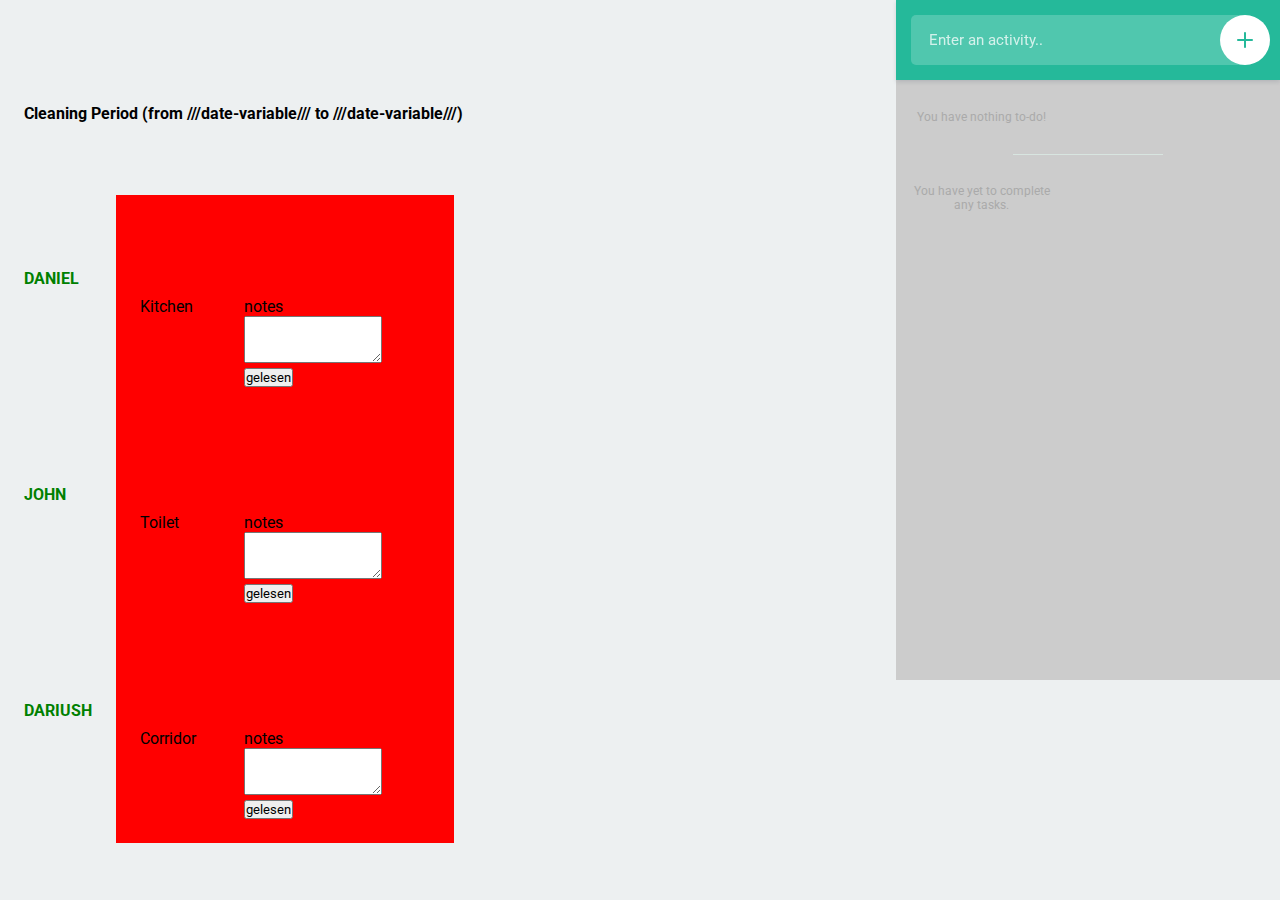
==== project-hackathon/todo.html @ b45adacd "css with table" ====
<!DOCTYPE html>
<html lang="en">
<head>
<meta charset="UTF-8">
<meta http-equiv="X-UA-Compatible" content="ie=edge">
<meta name="viewport" content="width=device-width, initial-scale=1.0 user-scalable=no">
<!-- Roboto font embed -->
<link href="https://fonts.googleapis.com/css?family=Roboto:400,500,700" rel="stylesheet">
<!-- Stylesheets -->
    <link rel="stylesheet" href="https://use.fontawesome.com/releases/v5.2.0/css/all.css" integrity="sha384-hWVjflwFxL6sNzntih27bfxkr27PmbbK/iSvJ+a4+0owXq79v+lsFkW54bOGbiDQ"
        crossorigin="anonymous">
    <link rel="stylesheet" href="https://stackpath.bootstrapcdn.com/bootstrap/4.1.2/css/bootstrap.min.css" integrity="sha384-Smlep5jCw/wG7hdkwQ/Z5nLIefveQRIY9nfy6xoR1uRYBtpZgI6339F5dgvm/e9B"
        crossorigin="anonymous">
		<link rel="stylesheet" type="text/css" href="reset.min.css">
		<link rel="stylesheet" type="text/css" href="todo.css">
	<title> Todo app </title>
</head>

	<body>
	
  <div class="schedule">
    <div class="container-fluid">
            <table class="cleaning-period table table-striped table-dark mt-3">
                    <tr>
                            <th scope="col">
                         Cleaning Period (from ///date-variable/// to ///date-variable///)
                            </th>
                        </tr>
                </table>
        <table class="clean-schedule table table-striped table-dark mt-3">
            <thead>
                <tr>
                    <th scope="col">
                        <i class="fas fa-users fa-2x"></i>
                    </th>
                    <th scope="col">
                        <i class="fas fa-home fa-2x"></i>
                    </th>
                    <th scope="col">
                        <i class="fas fa-comments fa-2x"></i>
                
                    </th>
                    <th scope="col">
                        <i class="fas fa-stopwatch fa-2x"></i>
                    </th>
                </tr>
            </thead>
            <tbody>
                <tr>
                    <th scope="row" class="person">DANIEL <div class="news">
                      <span class="badge"></span>
                    </div> </th>
                    <td>Kitchen</td>
                    <td>notes <div class="text"> <textarea name="name" rows="3" cols="15"></textarea>
                    </div><button>gelesen</button> </td>
                    <td>
                        <div class="time-left-chart">
                        </div>
                    </td>
                </tr>
                <tr>
                    <th scope="row" class="person">JOHN <div class="news">
                      <span class="badge"></span>
                    </div></th>
                    <td>Toilet</td>
                    <td>notes <div class="text"> <textarea name="name" rows="3" cols="15"></textarea>
                    </div>
                  <button>gelesen</button></td>
                    <td>
                        <div class="time-left-chart">
                        </div>
                    </td>
                </tr>
                <tr>
                    <th scope="row" class="person">DARIUSH <div class="news">
                      <span class="badge"></span>
                    </div></th>
                    <td>Corridor</td>
                    <td>notes <div class="text"> <textarea name="name" rows="3" cols="15"></textarea>
                    </div><button>gelesen</button></td>
                    <td>
                        <div class="time-left-chart"></div>
                    </td>
                </tr>
            </tbody>
        </table>
    </div>
  </div>	
<div class="todo-content">
		<header>
			<input type="text" placeholder="Enter an activity.." id="item">
			<button id="add">
				<svg version="1.1" xmlns="http://www.w3.org/2000/svg" xmlns:xlink="http://www.w3.org/1999/xlink" x="0px" y="0px"viewBox="0 0 16 16" style="enable-background:new 0 0 16 16;" xml:space="preserve"><g><path class="fill" d="M16,8c0,0.5-0.5,1-1,1H9v6c0,0.5-0.5,1-1,1s-1-0.5-1-1V9H1C0.5,9,0,8.5,0,8s0.5-1,1-1h6V1c0-0.5,0.5-1,1-1s1,0.5,1,1v6h6C15.5,7,16,7.5,16,8z"/></g></svg>
			</button>
		</header>

		<div class="container">
			<!-- Uncompleted tasks -->
			<ul class="todo" id="todo"></ul>

			<!-- Completed tasks -->
			<ul class="todo" id="completed"></ul>
		</div>
</div>
    
    <script src="https://code.jquery.com/jquery-3.3.1.slim.min.js" integrity="sha384-q8i/X+965DzO0rT7abK41JStQIAqVgRVzpbzo5smXKp4YfRvH+8abtTE1Pi6jizo"
        crossorigin="anonymous"></script>
    <script src="https://cdnjs.cloudflare.com/ajax/libs/popper.js/1.14.3/umd/popper.min.js" integrity="sha384-ZMP7rVo3mIykV+2+9J3UJ46jBk0WLaUAdn689aCwoqbBJiSnjAK/l8WvCWPIPm49"
        crossorigin="anonymous"></script>
    <script src="https://stackpath.bootstrapcdn.com/bootstrap/4.1.2/js/bootstrap.min.js" integrity="sha384-o+RDsa0aLu++PJvFqy8fFScvbHFLtbvScb8AjopnFD+iEQ7wo/CG0xlczd+2O/em"
        crossorigin="anonymous"></script>
		<!-- JavaScripts -->
		<script src="todo.js"></script>
	</body>
</html>
---- project-hackathon/todo.css ----
@charset "UTF-8";

body {
  background: #edf0f1;
  padding: 80px 0 0 0;
}

body, input, button {
  font-family: 'Roboto', sans-serif;
}
.time-left-chart {
            width: 100%;
            height: 20px;
            background-color: blueviolet;
        }
        td {
            height: 100px;
            text-align: left;
            padding: 1.5rem !important;
        }
        th {
            text-align: left;
            vertical-align: middle;
            padding: 1.5rem !important;
        }
        th:last-child{
            text-align: center;
        }

.noFill {
  fill: none;
}
.schedule{
    width: 70%;
    float: left;
}
td{
    background-color: red;
    color: black;
}
.person{
   color: green;
float: left;
    margin-top: 50px;
}

.todo-content{
    position: fixed;
    width: 30%;
    float: right;
    background-color: #ccc;
    height: 600px;
    right: 0px;
}

header {
    width: 30%;
    float: right;
  height: 80px;
  position: fixed;
  padding: 15px;
  top: 0;
  right: 0;
  z-index: 5;

  background: #25b99a;
  box-shadow: 0px 2px 4px rgba(44, 62, 80, 0.15);
}

header input {
    width: 100%;
  height: 50px;
  color: #fff;
  font-size: 15px;
  font-weight: 400;
  text-indent: 18px;
  padding: 0 60px 0 0;
  background: rgba(255, 255, 255, 0.2);
  border-radius: 5px 25px 25px 5px;
  border: 0px;
  box-shadow: none;
  outline: none;

  -webkit-appearance: none;
  -moz-appearance: none;
}

header input::-webkit-input-placeholder {
  color: rgba(255, 255, 255, 0.75);
}

header input:-moz-input-placeholder {
  color: rgba(255, 255, 255, 0.75);
}

header input::-moz-input-placeholder {
  color: rgba(255, 255, 255, 0.75);
}

header input:-ms-input-placeholder {
  color: rgba(255, 255, 255, 0.75);
}

header button {
  width: 50px;
  height: 50px;

  position:absolute;
  top:15px;
  right:10px;
  z-index:2;

  border-radius: 25px;
  background: #fff;
  border: 0px;
  box-shadow: none;
  outline: none;
  cursor: pointer;

  -webkit-appearance: none;
  -moz-appearance: none;
}

header button svg {
  width: 16px;
  height: 16px;

  position: absolute;
  top: 50%;
  left: 50%;

  margin: -8px 0 0 -8px;
}

header button svg .fill {
  fill: #25b99a;
}

.container {
  width: 100%;
  float: right;
  padding: 15px;
}

ul.todo {
  width: 100%;
  float: right;
}

ul.todo li {
  width: 100%;
  min-height: 50px;
  float: right;
  font-size: 14px;
  font-weight: 500;
  color: #444;
  line-height: 22px;

  background: #fff;
  border-radius: 5px;
  position: relative;
  box-shadow: 0px 1px 2px rgba(44, 62, 80, 0.10);

  padding: 14px 100px 14px 14px;
  word-break: break-word;
}

ul.todo li:last-of-type {
  margin: 0;
}

ul.todo li .buttons {
  width: 100px;
  height: 50px;

  position: absolute;
  top: 0;
  right: 0;
}

ul.todo li .buttons button {
  width: 50px;
  height: 50px;
  float: left;
  background: none;
  position: relative;
  border: 0px;
  box-shadow: none;
  outline: none;
  cursor: pointer;

  -webkit-appearance: none;
  -moz-appearance: none;
}

ul.todo li .buttons button:last-of-type:before {
  content: '';
  width: 1px;
  height: 30px;
  background: #edf0f1;

  position: absolute;
  top: 10px;
  left: 0;
}

ul.todo li .buttons button svg {
  width: 22px;
  height: 22px;

  position: absolute;
  top: 50%;
  left: 50%;

  margin: -11px 0 0 -11px;
}

ul.todo li .buttons button.complete svg {
  border-radius: 11px;
  border: 1.5px solid #25b99a;

  transition: background 0.2s ease;
}

ul.todo#completed li .buttons button.complete svg {
  background: #25b99a;
  border: 0px;
}

ul.todo:not(#completed) li .buttons button.complete:hover svg {
  background: rgba(37, 185, 154, 0.75);
}

ul.todo:not(#completed) li .buttons button.complete:hover svg .fill {
  fill: #fff;
}

ul.todo#completed li .buttons button.complete svg .fill {
  fill: #fff;
}

ul.todo li .buttons button svg .fill {
  transition: fill 0.2s ease;
}

ul.todo li .buttons button.remove svg .fill {
  fill: #c0cecb;
}

ul.todo li .buttons button.remove:hover svg .fill {
  fill: #e85656;
}

ul.todo li .buttons button.complete svg .fill {
  fill: #25b99a;
}

ul.todo#completed {
  position: relative;
  padding: 60px 0 0 0;
}

ul.todo#completed:before {
  content: '';
  width: 150px;
  height: 1px;
  background: #d8e5e0;

  position: absolute;
  top: 30px;
  left: 50%;

  margin: 0 0 0 -75px;
}

ul.todo#todo:empty:after {
  content: 'You have nothing to-do!';
  margin: 15px 0 0 0;
}

ul.todo#completed:empty:after {
  content: 'You have yet to complete any tasks.';
}

ul.todo#todo:after,
ul.todo#completed:after {
  width: 40%;
  display: block;
  text-align: center;
  font-size: 12px;
  color: #aaa;
}
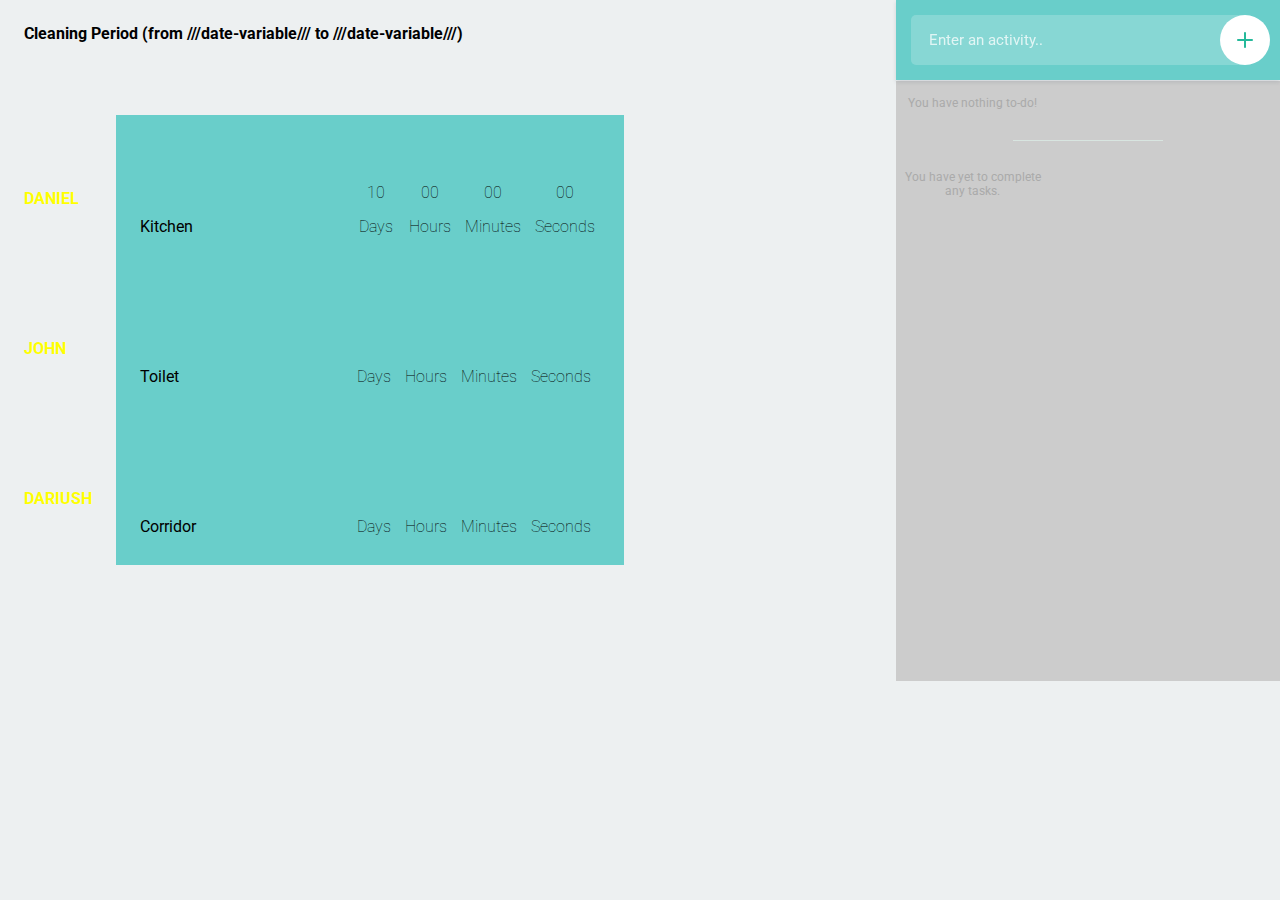
==== commit 12751fb6: "almost finished" ====
--- a/project-hackathon/todo.html
+++ b/project-hackathon/todo.html
@@ -17,17 +17,17 @@
 </head>
 
 	<body>
-	
+
   <div class="schedule">
     <div class="container-fluid">
-            <table class="cleaning-period table table-striped table-dark mt-3">
+            <table class="cleaning-period table table-striped table-dark">
                     <tr>
                             <th scope="col">
                          Cleaning Period (from ///date-variable/// to ///date-variable///)
                             </th>
                         </tr>
                 </table>
-        <table class="clean-schedule table table-striped table-dark mt-3">
+        <table class="clean-schedule table table-striped table-dark">
             <thead>
                 <tr>
                     <th scope="col">
@@ -37,8 +37,8 @@
                         <i class="fas fa-home fa-2x"></i>
                     </th>
                     <th scope="col">
-                        <i class="fas fa-comments fa-2x"></i>
-                
+                      <i class="fas fa-star fa-2x"></i>
+
                     </th>
                     <th scope="col">
                         <i class="fas fa-stopwatch fa-2x"></i>
@@ -51,11 +51,30 @@
                       <span class="badge"></span>
                     </div> </th>
                     <td>Kitchen</td>
-                    <td>notes <div class="text"> <textarea name="name" rows="3" cols="15"></textarea>
-                    </div><button>gelesen</button> </td>
+                    <td><div class="text">
+                      <span class="fa fa-star checked"></span>
+                      <span class="fa fa-star checked"></span>
+                      <span class="fa fa-star"></span>
+                     </td>
                     <td>
-                        <div class="time-left-chart">
-                        </div>
+                      <div id="clockdiv">
+                       <div>
+                         <span class="days"></span>
+                         <div class="smalltext">Days</div>
+                       </div>
+                       <div>
+                         <span class="hours"></span>
+                         <div class="smalltext">Hours</div>
+                       </div>
+                       <div>
+                         <span class="minutes"></span>
+                         <div class="smalltext">Minutes</div>
+                       </div>
+                       <div>
+                         <span class="seconds"></span>
+                         <div class="smalltext">Seconds</div>
+                       </div>
+                      </div>
                     </td>
                 </tr>
                 <tr>
@@ -63,12 +82,29 @@
                       <span class="badge"></span>
                     </div></th>
                     <td>Toilet</td>
-                    <td>notes <div class="text"> <textarea name="name" rows="3" cols="15"></textarea>
-                    </div>
-                  <button>gelesen</button></td>
+                    <td><div class="text">
+                      <span class="fa fa-star checked"></span>
+                      <span class="fa fa-star checked"></span>
+                      <span class="fa fa-star checked"></span>
+                     </td>
                     <td>
-                        <div class="time-left-chart">
-                        </div>
+                      <div id="clockdiv">
+                       <div>
+                         <span class="days"></span>
+                         <div class="smalltext">Days</div>
+                       </div>
+                       <div>
+                         <span class="hours"></span>
+                         <div class="smalltext">Hours</div>
+                       </div>
+                       <div>
+                         <span class="minutes"></span>
+                         <div class="smalltext">Minutes</div>
+                       </div>
+                       <div>
+                         <span class="seconds"></span>
+                         <div class="smalltext">Seconds</div>
+                       </div>
                     </td>
                 </tr>
                 <tr>
@@ -76,16 +112,36 @@
                       <span class="badge"></span>
                     </div></th>
                     <td>Corridor</td>
-                    <td>notes <div class="text"> <textarea name="name" rows="3" cols="15"></textarea>
-                    </div><button>gelesen</button></td>
+                    <td><div class="text">
+                      <span class="fa fa-star checked"></span>
+                      <span class="fa fa-star checked"></span>
+
+                      <span class="fa fa-star"></span>
+                     </td>
                     <td>
-                        <div class="time-left-chart"></div>
+                      <div id="clockdiv">
+                       <div>
+                         <span class="days"></span>
+                         <div class="smalltext">Days</div>
+                       </div>
+                       <div>
+                         <span class="hours"></span>
+                         <div class="smalltext">Hours</div>
+                       </div>
+                       <div>
+                         <span class="minutes"></span>
+                         <div class="smalltext">Minutes</div>
+                       </div>
+                       <div>
+                         <span class="seconds"></span>
+                         <div class="smalltext">Seconds</div>
+                       </div>
                     </td>
                 </tr>
             </tbody>
         </table>
     </div>
-  </div>	
+  </div>
 <div class="todo-content">
 		<header>
 			<input type="text" placeholder="Enter an activity.." id="item">
@@ -102,7 +158,7 @@
 			<ul class="todo" id="completed"></ul>
 		</div>
 </div>
-    
+
     <script src="https://code.jquery.com/jquery-3.3.1.slim.min.js" integrity="sha384-q8i/X+965DzO0rT7abK41JStQIAqVgRVzpbzo5smXKp4YfRvH+8abtTE1Pi6jizo"
         crossorigin="anonymous"></script>
     <script src="https://cdnjs.cloudflare.com/ajax/libs/popper.js/1.14.3/umd/popper.min.js" integrity="sha384-ZMP7rVo3mIykV+2+9J3UJ46jBk0WLaUAdn689aCwoqbBJiSnjAK/l8WvCWPIPm49"
@@ -110,6 +166,54 @@
     <script src="https://stackpath.bootstrapcdn.com/bootstrap/4.1.2/js/bootstrap.min.js" integrity="sha384-o+RDsa0aLu++PJvFqy8fFScvbHFLtbvScb8AjopnFD+iEQ7wo/CG0xlczd+2O/em"
         crossorigin="anonymous"></script>
 		<!-- JavaScripts -->
-		<script src="todo.js"></script>
+
+
+    <div  class="container">
+
+<!--
+<script>
+// function getTimeRemaining(endtime) {
+//  var t = Date.parse(endtime) - Date.parse(new Date());
+//  var seconds = Math.floor((t / 1000) % 60);
+//  var minutes = Math.floor((t / 1000 / 60) % 60);
+//  var hours = Math.floor((t / (1000 * 60 * 60)) % 24);
+//  var days = Math.floor(t / (1000 * 60 * 60 * 24));
+//  return {
+//    'total': t,
+//    'days': days,
+//    'hours': hours,
+//    'minutes': minutes,
+//    'seconds': seconds
+//  };
+// }
+//
+// function initializeClock(id, endtime) {
+//  var clock = document.getElementById(id);
+//  var daysSpan = clock.querySelector('.days');
+//  var hoursSpan = clock.querySelector('.hours');
+//  var minutesSpan = clock.querySelector('.minutes');
+//  var secondsSpan = clock.querySelector('.seconds');
+//
+//  function updateClock() {
+//    var t = getTimeRemaining(endtime);
+//
+//    daysSpan.innerHTML = t.days;
+//    hoursSpan.innerHTML = ('0' + t.hours).slice(-2);
+//    minutesSpan.innerHTML = ('0' + t.minutes).slice(-2);
+//    secondsSpan.innerHTML = ('0' + t.seconds).slice(-2);
+//
+//    if (t.total <= 0) {
+//      clearInterval(timeinterval);
+//    }
+//  }
+//
+//  updateClock();
+//  var timeinterval = setInterval(updateClock, 1000);
+// }
+//
+// var deadline = new Date(Date.parse(new Date()) + 10 * 24 * 60 * 60 * 1000);
+// initializeClock('clockdiv', deadline);
+   </script> -->
 	</body>
+  	<script src="todo.js"></script>
 </html>
--- a/project-hackathon/todo.css
+++ b/project-hackathon/todo.css
@@ -2,17 +2,17 @@
 
 body {
   background: #edf0f1;
-  padding: 80px 0 0 0;
+  padding: 0;
 }
 
 body, input, button {
   font-family: 'Roboto', sans-serif;
 }
-.time-left-chart {
-            width: 100%;
+/* .time-left-chart {
+            width: 200px;
             height: 20px;
             background-color: blueviolet;
-        }
+        } */
         td {
             height: 100px;
             text-align: left;
@@ -35,13 +35,18 @@
     float: left;
 }
 td{
-    background-color: red;
+    background-color: #69ceca;
     color: black;
 }
 .person{
-   color: green;
+   color: yellow;
 float: left;
     margin-top: 50px;
+}
+.checked{
+  color: orange;
+  padding: 10px;
+  margin-top: 30px;
 }
 
 .todo-content{
@@ -51,6 +56,7 @@
     background-color: #ccc;
     height: 600px;
     right: 0px;
+    margin-top: 81px;
 }
 
 header {
@@ -63,7 +69,7 @@
   right: 0;
   z-index: 5;
 
-  background: #25b99a;
+  background: #69ceca;
   box-shadow: 0px 2px 4px rgba(44, 62, 80, 0.15);
 }
 
@@ -139,7 +145,7 @@
 .container {
   width: 100%;
   float: right;
-  padding: 15px;
+  padding: 0px;
 }
 
 ul.todo {
@@ -290,3 +296,37 @@
   font-size: 12px;
   color: #aaa;
 }
+
+
+
+
+
+/* .container{
+   width: 50%;
+   float: right;
+} */
+
+
+
+#clockdiv{
+    color: black;
+    display: inline-block;
+    font-weight: 100;
+    text-align: center;
+}
+
+#clockdiv > div{
+    padding: 5px;
+    border-radius: 3px;
+    display: inline-block;
+}
+
+#clockdiv div > span{
+    padding: 10px;
+    border-radius: 3px;
+    display: inline-block;
+}
+
+.smalltext{
+    padding-top: 5px;
+    font-size: 16px;
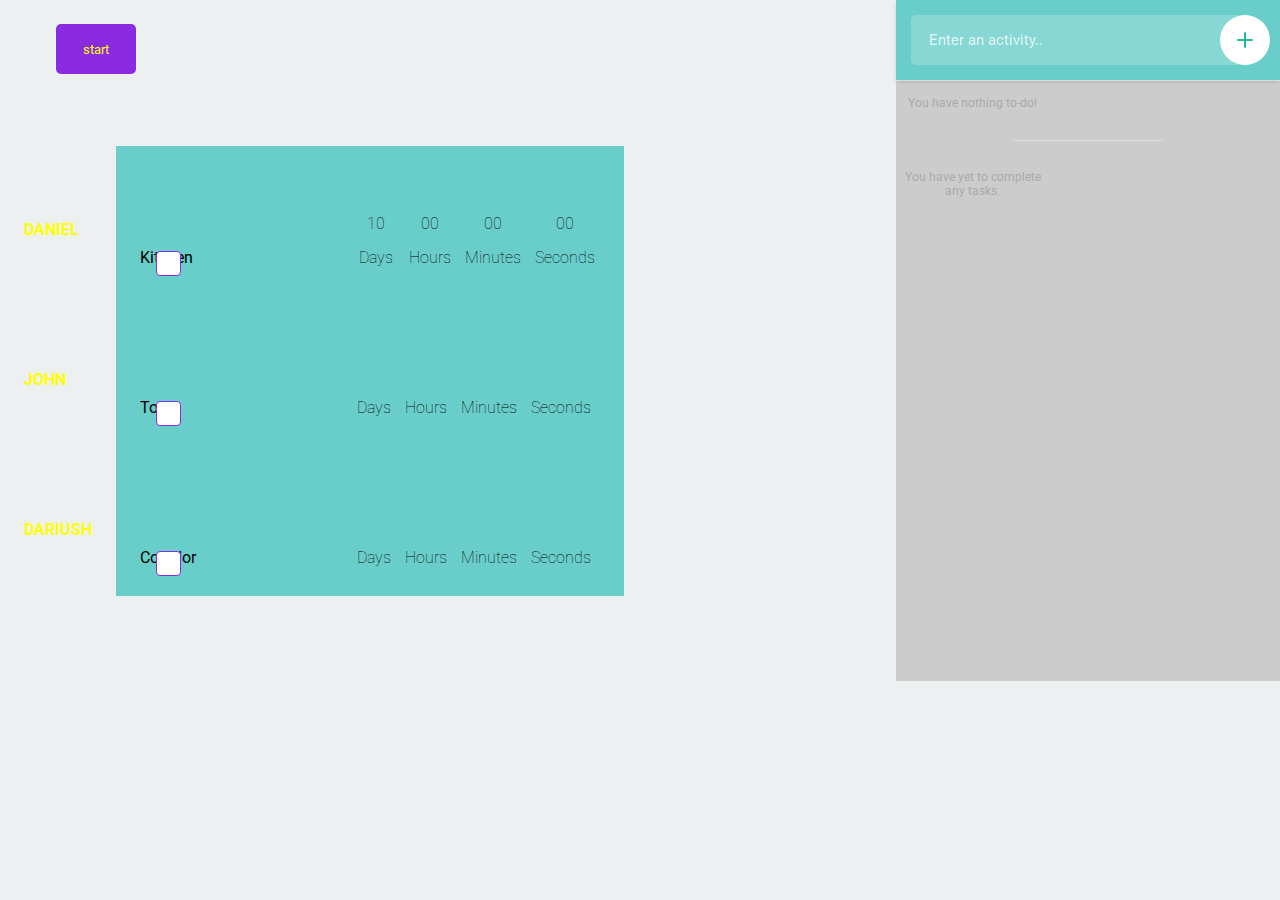
==== commit 200f5d86: "index was deleted" ====
--- a/project-hackathon/todo.html
+++ b/project-hackathon/todo.html
@@ -1,219 +1,211 @@
 <!DOCTYPE html>
 <html lang="en">
+
 <head>
-<meta charset="UTF-8">
-<meta http-equiv="X-UA-Compatible" content="ie=edge">
-<meta name="viewport" content="width=device-width, initial-scale=1.0 user-scalable=no">
-<!-- Roboto font embed -->
-<link href="https://fonts.googleapis.com/css?family=Roboto:400,500,700" rel="stylesheet">
-<!-- Stylesheets -->
-    <link rel="stylesheet" href="https://use.fontawesome.com/releases/v5.2.0/css/all.css" integrity="sha384-hWVjflwFxL6sNzntih27bfxkr27PmbbK/iSvJ+a4+0owXq79v+lsFkW54bOGbiDQ"
-        crossorigin="anonymous">
-    <link rel="stylesheet" href="https://stackpath.bootstrapcdn.com/bootstrap/4.1.2/css/bootstrap.min.css" integrity="sha384-Smlep5jCw/wG7hdkwQ/Z5nLIefveQRIY9nfy6xoR1uRYBtpZgI6339F5dgvm/e9B"
-        crossorigin="anonymous">
-		<link rel="stylesheet" type="text/css" href="reset.min.css">
-		<link rel="stylesheet" type="text/css" href="todo.css">
-	<title> Todo app </title>
+  <meta charset="UTF-8">
+  <meta http-equiv="X-UA-Compatible" content="ie=edge">
+  <meta name="viewport" content="width=device-width, initial-scale=1.0 user-scalable=no">
+  <!-- Roboto font embed -->
+  <link href="https://fonts.googleapis.com/css?family=Roboto:400,500,700" rel="stylesheet">
+  <!-- Stylesheets -->
+  <link rel="stylesheet" href="https://use.fontawesome.com/releases/v5.2.0/css/all.css" integrity="sha384-hWVjflwFxL6sNzntih27bfxkr27PmbbK/iSvJ+a4+0owXq79v+lsFkW54bOGbiDQ"
+    crossorigin="anonymous">
+  <link rel="stylesheet" href="https://stackpath.bootstrapcdn.com/bootstrap/4.1.2/css/bootstrap.min.css" integrity="sha384-Smlep5jCw/wG7hdkwQ/Z5nLIefveQRIY9nfy6xoR1uRYBtpZgI6339F5dgvm/e9B"
+    crossorigin="anonymous">
+  <link rel="stylesheet" type="text/css" href="reset.min.css">
+  <link rel="stylesheet" type="text/css" href="todo.css">
+  <title> Todo app </title>
 </head>
 
-	<body>
+<body>
 
   <div class="schedule">
     <div class="container-fluid">
-            <table class="cleaning-period table table-striped table-dark">
-                    <tr>
-                            <th scope="col">
-                         Cleaning Period (from ///date-variable/// to ///date-variable///)
-                            </th>
-                        </tr>
-                </table>
-        <table class="clean-schedule table table-striped table-dark">
-            <thead>
-                <tr>
-                    <th scope="col">
-                        <i class="fas fa-users fa-2x"></i>
-                    </th>
-                    <th scope="col">
-                        <i class="fas fa-home fa-2x"></i>
-                    </th>
-                    <th scope="col">
-                      <i class="fas fa-star fa-2x"></i>
-
-                    </th>
-                    <th scope="col">
-                        <i class="fas fa-stopwatch fa-2x"></i>
-                    </th>
-                </tr>
-            </thead>
-            <tbody>
-                <tr>
-                    <th scope="row" class="person">DANIEL <div class="news">
-                      <span class="badge"></span>
-                    </div> </th>
-                    <td>Kitchen</td>
-                    <td><div class="text">
-                      <span class="fa fa-star checked"></span>
-                      <span class="fa fa-star checked"></span>
-                      <span class="fa fa-star"></span>
-                     </td>
-                    <td>
-                      <div id="clockdiv">
-                       <div>
-                         <span class="days"></span>
-                         <div class="smalltext">Days</div>
-                       </div>
-                       <div>
-                         <span class="hours"></span>
-                         <div class="smalltext">Hours</div>
-                       </div>
-                       <div>
-                         <span class="minutes"></span>
-                         <div class="smalltext">Minutes</div>
-                       </div>
-                       <div>
-                         <span class="seconds"></span>
-                         <div class="smalltext">Seconds</div>
-                       </div>
-                      </div>
-                    </td>
-                </tr>
-                <tr>
-                    <th scope="row" class="person">JOHN <div class="news">
-                      <span class="badge"></span>
-                    </div></th>
-                    <td>Toilet</td>
-                    <td><div class="text">
-                      <span class="fa fa-star checked"></span>
-                      <span class="fa fa-star checked"></span>
-                      <span class="fa fa-star checked"></span>
-                     </td>
-                    <td>
-                      <div id="clockdiv">
-                       <div>
-                         <span class="days"></span>
-                         <div class="smalltext">Days</div>
-                       </div>
-                       <div>
-                         <span class="hours"></span>
-                         <div class="smalltext">Hours</div>
-                       </div>
-                       <div>
-                         <span class="minutes"></span>
-                         <div class="smalltext">Minutes</div>
-                       </div>
-                       <div>
-                         <span class="seconds"></span>
-                         <div class="smalltext">Seconds</div>
-                       </div>
-                    </td>
-                </tr>
-                <tr>
-                    <th scope="row" class="person">DARIUSH <div class="news">
-                      <span class="badge"></span>
-                    </div></th>
-                    <td>Corridor</td>
-                    <td><div class="text">
-                      <span class="fa fa-star checked"></span>
-                      <span class="fa fa-star checked"></span>
-
-                      <span class="fa fa-star"></span>
-                     </td>
-                    <td>
-                      <div id="clockdiv">
-                       <div>
-                         <span class="days"></span>
-                         <div class="smalltext">Days</div>
-                       </div>
-                       <div>
-                         <span class="hours"></span>
-                         <div class="smalltext">Hours</div>
-                       </div>
-                       <div>
-                         <span class="minutes"></span>
-                         <div class="smalltext">Minutes</div>
-                       </div>
-                       <div>
-                         <span class="seconds"></span>
-                         <div class="smalltext">Seconds</div>
-                       </div>
-                    </td>
-                </tr>
-            </tbody>
-        </table>
-    </div>
-  </div>
-<div class="todo-content">
-		<header>
-			<input type="text" placeholder="Enter an activity.." id="item">
-			<button id="add">
-				<svg version="1.1" xmlns="http://www.w3.org/2000/svg" xmlns:xlink="http://www.w3.org/1999/xlink" x="0px" y="0px"viewBox="0 0 16 16" style="enable-background:new 0 0 16 16;" xml:space="preserve"><g><path class="fill" d="M16,8c0,0.5-0.5,1-1,1H9v6c0,0.5-0.5,1-1,1s-1-0.5-1-1V9H1C0.5,9,0,8.5,0,8s0.5-1,1-1h6V1c0-0.5,0.5-1,1-1s1,0.5,1,1v6h6C15.5,7,16,7.5,16,8z"/></g></svg>
-			</button>
-		</header>
-
-		<div class="container">
-			<!-- Uncompleted tasks -->
-			<ul class="todo" id="todo"></ul>
-
-			<!-- Completed tasks -->
-			<ul class="todo" id="completed"></ul>
-		</div>
-</div>
-
-    <script src="https://code.jquery.com/jquery-3.3.1.slim.min.js" integrity="sha384-q8i/X+965DzO0rT7abK41JStQIAqVgRVzpbzo5smXKp4YfRvH+8abtTE1Pi6jizo"
+      <table class="cleaning-period table table-striped table-dark">
+        <tr>
+          <th id="title" style="color:yellow;" scope="col">
+            <input type="button" onclick="start();" value="start">
+          </th>
+        </tr>
+      </table>
+      <table class="clean-schedule table table-striped table-dark">
+        <thead>
+          <tr>
+            <th scope="col">
+              <i class="fas fa-users fa-2x"></i>
+            </th>
+            <th scope="col">
+              <i class="fas fa-home fa-2x"></i>
+            </th>
+            <th scope="col">
+              <i class="fas fa-star fa-2x"></i>
+
+            </th>
+            <th scope="col">
+              <i class="fas fa-stopwatch fa-2x"></i>
+            </th>
+          </tr>
+        </thead>
+        <tbody>
+          <tr>
+            <th scope="row" class="person">DANIEL
+              <div class="news">
+                <span class="badge"></span>
+              </div>
+            </th>
+            <td>Kitchen
+              <div class="check">
+                <input id="check-cleaning-1" type="checkbox">
+                <label class="check-cleaning-label pt-3" for="check-cleaning-1"></label>
+
+              </div>
+            </td>
+            <td>
+              <div id="check-cleaning-kitchen">
+                <span class="fa fa-star"></span>
+                <span class="fa fa-star"></span>
+                <span class="fa fa-star"></span>
+              </div>
+            </td>
+            <td>
+              <div id="clockdiv">
+                <div>
+                  <span class="days"></span>
+                  <div class="smalltext">Days</div>
+                </div>
+                <div>
+                  <span class="hours"></span>
+                  <div class="smalltext">Hours</div>
+                </div>
+                <div>
+                  <span class="minutes"></span>
+                  <div class="smalltext">Minutes</div>
+                </div>
+                <div>
+                  <span class="seconds"></span>
+                  <div class="smalltext">Seconds</div>
+                </div>
+              </div>
+            </td>
+          </tr>
+          <tr>
+            <th scope="row" class="person">JOHN
+              <div class="news">
+                <span class="badge"></span>
+              </div>
+            </th>
+            <td>Toilet
+              <div class="check">
+                <input id="check-cleaning-2" type="checkbox">
+                <label class="check-cleaning-label pt-3" for="check-cleaning-2"></label>
+
+              </div>
+            </td>
+            <td>
+              <div id="check-cleaning-toilet">
+                <span class="fa fa-star"></span>
+                <span class="fa fa-star"></span>
+                <span class="fa fa-star"></span>
+              </div>
+            </td>
+            <td>
+              <div id="clockdiv">
+                <div>
+                  <span class="days"></span>
+                  <div class="smalltext">Days</div>
+                </div>
+                <div>
+                  <span class="hours"></span>
+                  <div class="smalltext">Hours</div>
+                </div>
+                <div>
+                  <span class="minutes"></span>
+                  <div class="smalltext">Minutes</div>
+                </div>
+                <div>
+                  <span class="seconds"></span>
+                  <div class="smalltext">Seconds</div>
+                </div>
+            </td>
+          </tr>
+          <tr>
+            <th scope="row" class="person">DARIUSH
+              <div class="news">
+                <span class="badge"></span>
+              </div>
+            </th>
+            <td>Corridor
+              <div class="check">
+                <input id="check-cleaning-3" type="checkbox">
+                <label class="check-cleaning-label pt-3" for="check-cleaning-3"></label>
+              </div>
+            </td>
+            <td>
+              <div id="check-cleaning-corridor">
+                <span class="fa fa-star"></span>
+                <span class="fa fa-star"></span>
+                <span class="fa fa-star"></span>
+              </div>
+
+
+            </td>
+            <td>
+              <div id="clockdiv">
+                <div>
+                  <span class="days"></span>
+                  <div class="smalltext">Days</div>
+                </div>
+                <div>
+                  <span class="hours"></span>
+                  <div class="smalltext">Hours</div>
+                </div>
+                <div>
+                  <span class="minutes"></span>
+                  <div class="smalltext">Minutes</div>
+                </div>
+                <div>
+                  <span class="seconds"></span>
+                  <div class="smalltext">Seconds</div>
+                </div>
+            </td>
+          </tr>
+        </tbody>
+      </table>
+      </div>
+      </div>
+      <div class="todo-content">
+        <header>
+          <input type="text" placeholder="Enter an activity.." id="item">
+          <button id="add">
+            <svg version="1.1" xmlns="http://www.w3.org/2000/svg" xmlns:xlink="http://www.w3.org/1999/xlink" x="0px" y="0px" viewBox="0 0 16 16"
+              style="enable-background:new 0 0 16 16;" xml:space="preserve">
+              <g>
+                <path class="fill" d="M16,8c0,0.5-0.5,1-1,1H9v6c0,0.5-0.5,1-1,1s-1-0.5-1-1V9H1C0.5,9,0,8.5,0,8s0.5-1,1-1h6V1c0-0.5,0.5-1,1-1s1,0.5,1,1v6h6C15.5,7,16,7.5,16,8z"
+                />
+              </g>
+            </svg>
+          </button>
+        </header>
+
+        <div class="container">
+          <!-- Uncompleted tasks -->
+          <ul class="todo" id="todo"></ul>
+
+          <!-- Completed tasks -->
+          <ul class="todo" id="completed"></ul>
+        </div>
+      </div>
+
+
+      <script src="https://code.jquery.com/jquery-3.3.1.slim.min.js" integrity="sha384-q8i/X+965DzO0rT7abK41JStQIAqVgRVzpbzo5smXKp4YfRvH+8abtTE1Pi6jizo"
         crossorigin="anonymous"></script>
-    <script src="https://cdnjs.cloudflare.com/ajax/libs/popper.js/1.14.3/umd/popper.min.js" integrity="sha384-ZMP7rVo3mIykV+2+9J3UJ46jBk0WLaUAdn689aCwoqbBJiSnjAK/l8WvCWPIPm49"
+      <script src="https://cdnjs.cloudflare.com/ajax/libs/popper.js/1.14.3/umd/popper.min.js" integrity="sha384-ZMP7rVo3mIykV+2+9J3UJ46jBk0WLaUAdn689aCwoqbBJiSnjAK/l8WvCWPIPm49"
         crossorigin="anonymous"></script>
-    <script src="https://stackpath.bootstrapcdn.com/bootstrap/4.1.2/js/bootstrap.min.js" integrity="sha384-o+RDsa0aLu++PJvFqy8fFScvbHFLtbvScb8AjopnFD+iEQ7wo/CG0xlczd+2O/em"
+      <script src="https://stackpath.bootstrapcdn.com/bootstrap/4.1.2/js/bootstrap.min.js" integrity="sha384-o+RDsa0aLu++PJvFqy8fFScvbHFLtbvScb8AjopnFD+iEQ7wo/CG0xlczd+2O/em"
         crossorigin="anonymous"></script>
-		<!-- JavaScripts -->
-
-
-    <div  class="container">
-
-<!--
-<script>
-// function getTimeRemaining(endtime) {
-//  var t = Date.parse(endtime) - Date.parse(new Date());
-//  var seconds = Math.floor((t / 1000) % 60);
-//  var minutes = Math.floor((t / 1000 / 60) % 60);
-//  var hours = Math.floor((t / (1000 * 60 * 60)) % 24);
-//  var days = Math.floor(t / (1000 * 60 * 60 * 24));
-//  return {
-//    'total': t,
-//    'days': days,
-//    'hours': hours,
-//    'minutes': minutes,
-//    'seconds': seconds
-//  };
-// }
-//
-// function initializeClock(id, endtime) {
-//  var clock = document.getElementById(id);
-//  var daysSpan = clock.querySelector('.days');
-//  var hoursSpan = clock.querySelector('.hours');
-//  var minutesSpan = clock.querySelector('.minutes');
-//  var secondsSpan = clock.querySelector('.seconds');
-//
-//  function updateClock() {
-//    var t = getTimeRemaining(endtime);
-//
-//    daysSpan.innerHTML = t.days;
-//    hoursSpan.innerHTML = ('0' + t.hours).slice(-2);
-//    minutesSpan.innerHTML = ('0' + t.minutes).slice(-2);
-//    secondsSpan.innerHTML = ('0' + t.seconds).slice(-2);
-//
-//    if (t.total <= 0) {
-//      clearInterval(timeinterval);
-//    }
-//  }
-//
-//  updateClock();
-//  var timeinterval = setInterval(updateClock, 1000);
-// }
-//
-// var deadline = new Date(Date.parse(new Date()) + 10 * 24 * 60 * 60 * 1000);
-// initializeClock('clockdiv', deadline);
-   </script> -->
-	</body>
-  	<script src="todo.js"></script>
-</html>
+      <!-- JavaScripts -->
+
+</body>
+<script src="todo.js"></script>
+
+</html>--- a/project-hackathon/todo.css
+++ b/project-hackathon/todo.css
@@ -11,21 +11,134 @@
 /* .time-left-chart {
             width: 200px;
             height: 20px;
-            background-color: blueviolet;
+            background-color: yellow;
         } */
-        td {
-            height: 100px;
-            text-align: left;
-            padding: 1.5rem !important;
-        }
-        th {
-            text-align: left;
-            vertical-align: middle;
-            padding: 1.5rem !important;
-        }
-        th:last-child{
-            text-align: center;
-        }
+td {
+    height: 100px;
+    text-align: left;
+    padding: 1.5rem !important;
+}
+th {
+    text-align: left;
+    vertical-align: middle;
+    padding: 1.5rem !important;
+}
+th:last-child{
+    text-align: center;
+  }
+
+
+/**styles for the start button**/
+
+
+input[type=button] {
+  margin-left: 2rem;
+  width: 80px;
+  height: 50px;
+  border-style: none;
+  border-radius: 5px;
+  background-color: blueviolet;
+  color: yellow;
+}
+
+/*****************styles for the icons*********/
+i{
+  color: yellow;
+}
+
+/***************styles for the check buttons *****************/
+
+.check{
+  text-align:left;
+  margin-left: 1rem;
+}
+
+input[type=checkbox] {
+   display: none;
+}
+
+.check-cleaning-label{
+  padding-top: 2rem!important;
+}
+
+
+#check-cleaning-1 + label::before {
+  width: 23px;
+  height: 23px;
+  background-color: white;
+  border: 1px solid blueviolet;
+  margin-top: -1rem;
+  content: "";
+  position: absolute;
+  border-radius: 4px; }
+
+#check-cleaning-1:checked + label::before {
+  content: "";
+  display: block;
+  z-index: 1000;
+  width: 22px;
+  height: 22px;
+  background-color: white;
+  background-image: url(images/check_transparent.png);
+  background-size: 22px 22px; }
+
+
+
+
+#check-cleaning-2 + label::before {
+  width: 23px;
+  height: 23px;
+  background-color: white;
+  border: 1px solid blueviolet;
+  margin-top: -1rem;
+  content: "";
+  position: absolute;
+  border-radius: 4px; }
+
+#check-cleaning-2:checked + label::before {
+  content: "";
+  display: block;
+  z-index: 1000;
+  width: 22px;
+  height: 22px;
+  background-color: white;
+  background-image: url(images/check_transparent.png);
+  background-size: 22px 22px; }
+
+
+
+
+#check-cleaning-3 + label::before {
+  width: 23px;
+  height: 23px;
+  background-color: white;
+  border: 1px solid blueviolet;
+  margin-top: -1rem;
+  content: "";
+  position: absolute;
+  border-radius: 4px; }
+
+#check-cleaning-3:checked + label::before {
+  content: "";
+  display: block;
+  z-index: 1000;
+  width: 22px;
+  height: 22px;
+  background-color: white;
+  background-image: url(images/check_transparent.png);
+  background-size: 22px 22px; }
+
+/****************styles for the stars and checked stars****************/
+
+.fa {
+  color: white;
+  padding: 10px;
+  margin-top: 30px;
+}
+.checked {
+  color: yellow !important;
+}
+
 
 .noFill {
   fill: none;
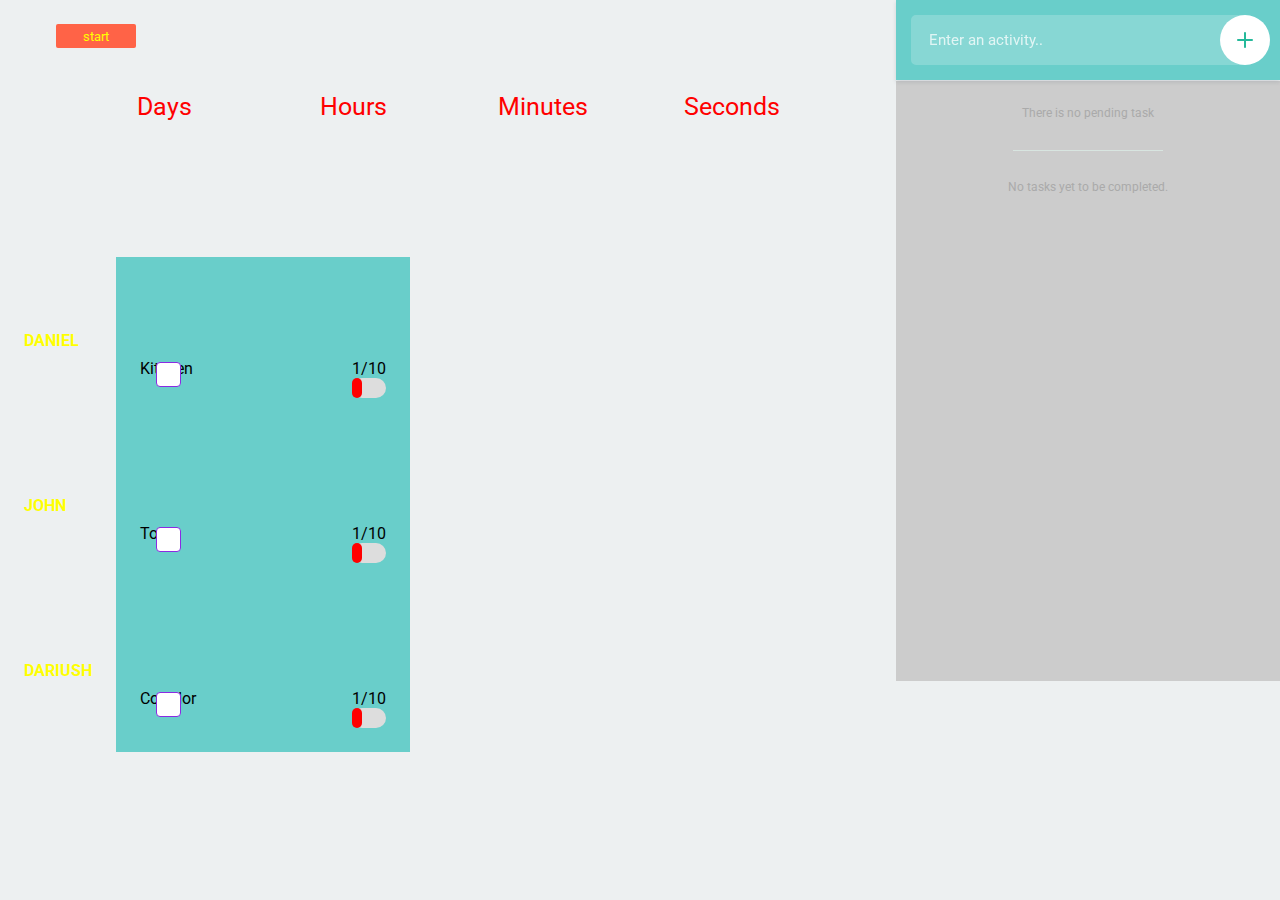
==== commit 7d91b697: "almost ready to do app. some javascript features should be fixed" ====
--- a/project-hackathon/todo.html
+++ b/project-hackathon/todo.html
@@ -14,7 +14,7 @@
     crossorigin="anonymous">
   <link rel="stylesheet" type="text/css" href="reset.min.css">
   <link rel="stylesheet" type="text/css" href="todo.css">
-  <title> Todo app </title>
+  <title> Todo app // Daniel, Ansumana, Mohamed and Sergio</title>
 </head>
 
 <body>
@@ -28,6 +28,31 @@
           </th>
         </tr>
       </table>
+
+
+      <!-- <button id="start">start</button> -->
+      <div class="time-container">
+        <div id="clockdiv">
+          <div>
+            <span class="days"></span>
+            <div class="smalltext">Days</div>
+          </div>
+          <div>
+            <span class="hours"></span>
+            <div class="smalltext">Hours</div>
+          </div>
+          <div>
+            <span class="minutes"></span>
+            <div class="smalltext">Minutes</div>
+          </div>
+          <div>
+            <span class="seconds"></span>
+            <div class="smalltext">Seconds</div>
+          </div>
+        </div>
+
+      </div>
+
       <table class="clean-schedule table table-striped table-dark">
         <thead>
           <tr>
@@ -66,24 +91,13 @@
                 <span class="fa fa-star"></span>
                 <span class="fa fa-star"></span>
               </div>
-            </td>
-            <td>
-              <div id="clockdiv">
-                <div>
-                  <span class="days"></span>
-                  <div class="smalltext">Days</div>
-                </div>
-                <div>
-                  <span class="hours"></span>
-                  <div class="smalltext">Hours</div>
-                </div>
-                <div>
-                  <span class="minutes"></span>
-                  <div class="smalltext">Minutes</div>
-                </div>
-                <div>
-                  <span class="seconds"></span>
-                  <div class="smalltext">Seconds</div>
+
+            </td>
+            <td>
+              <div class="column">
+                <p>1/10</p>
+                <div class="count">
+                  <div class="count1 count2"></div>
                 </div>
               </div>
             </td>
@@ -107,25 +121,15 @@
                 <span class="fa fa-star"></span>
                 <span class="fa fa-star"></span>
               </div>
-            </td>
-            <td>
-              <div id="clockdiv">
-                <div>
-                  <span class="days"></span>
-                  <div class="smalltext">Days</div>
+
+            </td>
+            <td>
+              <div class="column">
+                <p>1/10</p>
+                <div class="count">
+                  <div class="count1 count2"></div>
                 </div>
-                <div>
-                  <span class="hours"></span>
-                  <div class="smalltext">Hours</div>
-                </div>
-                <div>
-                  <span class="minutes"></span>
-                  <div class="smalltext">Minutes</div>
-                </div>
-                <div>
-                  <span class="seconds"></span>
-                  <div class="smalltext">Seconds</div>
-                </div>
+              </div>
             </td>
           </tr>
           <tr>
@@ -150,60 +154,51 @@
 
             </td>
             <td>
-              <div id="clockdiv">
-                <div>
-                  <span class="days"></span>
-                  <div class="smalltext">Days</div>
+
+              <div class="column">
+                <p>1/10</p>
+                <div class="count">
+                  <div class="count1 count2"></div>
                 </div>
-                <div>
-                  <span class="hours"></span>
-                  <div class="smalltext">Hours</div>
-                </div>
-                <div>
-                  <span class="minutes"></span>
-                  <div class="smalltext">Minutes</div>
-                </div>
-                <div>
-                  <span class="seconds"></span>
-                  <div class="smalltext">Seconds</div>
-                </div>
+              </div>
+
             </td>
           </tr>
         </tbody>
       </table>
-      </div>
-      </div>
-      <div class="todo-content">
-        <header>
-          <input type="text" placeholder="Enter an activity.." id="item">
-          <button id="add">
-            <svg version="1.1" xmlns="http://www.w3.org/2000/svg" xmlns:xlink="http://www.w3.org/1999/xlink" x="0px" y="0px" viewBox="0 0 16 16"
-              style="enable-background:new 0 0 16 16;" xml:space="preserve">
-              <g>
-                <path class="fill" d="M16,8c0,0.5-0.5,1-1,1H9v6c0,0.5-0.5,1-1,1s-1-0.5-1-1V9H1C0.5,9,0,8.5,0,8s0.5-1,1-1h6V1c0-0.5,0.5-1,1-1s1,0.5,1,1v6h6C15.5,7,16,7.5,16,8z"
-                />
-              </g>
-            </svg>
-          </button>
-        </header>
-
-        <div class="container">
-          <!-- Uncompleted tasks -->
-          <ul class="todo" id="todo"></ul>
-
-          <!-- Completed tasks -->
-          <ul class="todo" id="completed"></ul>
-        </div>
-      </div>
-
-
-      <script src="https://code.jquery.com/jquery-3.3.1.slim.min.js" integrity="sha384-q8i/X+965DzO0rT7abK41JStQIAqVgRVzpbzo5smXKp4YfRvH+8abtTE1Pi6jizo"
-        crossorigin="anonymous"></script>
-      <script src="https://cdnjs.cloudflare.com/ajax/libs/popper.js/1.14.3/umd/popper.min.js" integrity="sha384-ZMP7rVo3mIykV+2+9J3UJ46jBk0WLaUAdn689aCwoqbBJiSnjAK/l8WvCWPIPm49"
-        crossorigin="anonymous"></script>
-      <script src="https://stackpath.bootstrapcdn.com/bootstrap/4.1.2/js/bootstrap.min.js" integrity="sha384-o+RDsa0aLu++PJvFqy8fFScvbHFLtbvScb8AjopnFD+iEQ7wo/CG0xlczd+2O/em"
-        crossorigin="anonymous"></script>
-      <!-- JavaScripts -->
+    </div>
+  </div>
+  <div class="todo-content">
+    <header>
+      <input type="text" placeholder="Enter an activity.." id="item">
+      <button id="add">
+        <svg version="1.1" xmlns="http://www.w3.org/2000/svg" xmlns:xlink="http://www.w3.org/1999/xlink" x="0px" y="0px" viewBox="0 0 16 16"
+          style="enable-background:new 0 0 16 16;" xml:space="preserve">
+          <g>
+            <path class="fill" d="M16,8c0,0.5-0.5,1-1,1H9v6c0,0.5-0.5,1-1,1s-1-0.5-1-1V9H1C0.5,9,0,8.5,0,8s0.5-1,1-1h6V1c0-0.5,0.5-1,1-1s1,0.5,1,1v6h6C15.5,7,16,7.5,16,8z"
+            />
+          </g>
+        </svg>
+      </button>
+    </header>
+
+    <div class="container">
+      <!-- Uncompleted tasks -->
+      <ul class="todo" id="todo"></ul>
+
+      <!-- Completed tasks -->
+      <ul class="todo" id="completed"></ul>
+    </div>
+  </div>
+
+
+  <script src="https://code.jquery.com/jquery-3.3.1.slim.min.js" integrity="sha384-q8i/X+965DzO0rT7abK41JStQIAqVgRVzpbzo5smXKp4YfRvH+8abtTE1Pi6jizo"
+    crossorigin="anonymous"></script>
+  <script src="https://cdnjs.cloudflare.com/ajax/libs/popper.js/1.14.3/umd/popper.min.js" integrity="sha384-ZMP7rVo3mIykV+2+9J3UJ46jBk0WLaUAdn689aCwoqbBJiSnjAK/l8WvCWPIPm49"
+    crossorigin="anonymous"></script>
+  <script src="https://stackpath.bootstrapcdn.com/bootstrap/4.1.2/js/bootstrap.min.js" integrity="sha384-o+RDsa0aLu++PJvFqy8fFScvbHFLtbvScb8AjopnFD+iEQ7wo/CG0xlczd+2O/em"
+    crossorigin="anonymous"></script>
+  <!-- JavaScripts -->
 
 </body>
 <script src="todo.js"></script>
--- a/project-hackathon/todo.css
+++ b/project-hackathon/todo.css
@@ -34,10 +34,10 @@
 input[type=button] {
   margin-left: 2rem;
   width: 80px;
-  height: 50px;
+  height: 24.4px;
   border-style: none;
-  border-radius: 5px;
-  background-color: blueviolet;
+  border-radius: 2px;
+  background-color: tomato;
   color: yellow;
 }
 
@@ -161,6 +161,59 @@
   padding: 10px;
   margin-top: 30px;
 }
+
+/***********styles for the bars*/
+.count {
+  background-color: #ddd;
+    border-radius: 10px;
+    width: 100%;
+    height: 20px;
+}
+
+.count1 {
+  text-align: right;
+  padding-right: 10px;
+  line-height: 13px;
+/*  color: red !important;*/
+ border-radius: 20px;
+}
+
+.count2 {
+    width: 10%; 
+    height: 20px;  
+    background-color: red;
+     }
+     
+
+
+/***********styles for the clock*/
+.time-container{
+  width: 100%;
+  float: left;
+  height: 137px;
+/*     background-color: green;*/
+} 
+#clockdiv{
+  color: red;
+  text-align: center;
+  display: block;
+
+  
+}
+
+#clockdiv > div{
+  padding: 20px;
+  margin: auto 20px;
+  border-radius: 5px;
+  display: inline-block;
+  width: 145px;
+  height: 80px;
+}
+
+
+.smalltext{
+  font-size: 25px;
+}     
 
 .todo-content{
     position: fixed;
@@ -172,274 +225,244 @@
     margin-top: 81px;
 }
 
+.todo-content{
+  position: absolute;
+  width: 30%;
+  float: right;
+  background-color: #ccc;
+  height: 600px;;
+  right: 0px;
+  margin-top: 81px;
+}
+
 header {
-    width: 30%;
-    float: right;
-  height: 80px;
-  position: fixed;
-  padding: 15px;
-  top: 0;
-  right: 0;
-  z-index: 5;
-
-  background: #69ceca;
-  box-shadow: 0px 2px 4px rgba(44, 62, 80, 0.15);
+  width: 30%;
+  float: right;
+height: 80px;
+position: fixed;
+padding: 15px;
+top: 0;
+right: 0;
+z-index: 5;
+background: #69ceca;
+box-shadow: 0px 2px 4px rgba(44, 62, 80, 0.15);
 }
 
 header input {
-    width: 100%;
-  height: 50px;
-  color: #fff;
-  font-size: 15px;
-  font-weight: 400;
-  text-indent: 18px;
-  padding: 0 60px 0 0;
-  background: rgba(255, 255, 255, 0.2);
-  border-radius: 5px 25px 25px 5px;
-  border: 0px;
-  box-shadow: none;
-  outline: none;
-
-  -webkit-appearance: none;
-  -moz-appearance: none;
+  width: 100%;
+height: 50px;
+color: #fff;
+font-size: 15px;
+font-weight: 400;
+text-indent: 18px;
+padding: 0 60px 0 0;
+background: rgba(255, 255, 255, 0.2);
+border-radius: 5px 25px 25px 5px;
+border: 0px;
+box-shadow: none;
+outline: none;
+
+-webkit-appearance: none;
+-moz-appearance: none;
 }
 
 header input::-webkit-input-placeholder {
-  color: rgba(255, 255, 255, 0.75);
+color: rgba(255, 255, 255, 0.75);
 }
 
 header input:-moz-input-placeholder {
-  color: rgba(255, 255, 255, 0.75);
+color: rgba(255, 255, 255, 0.75);
 }
 
 header input::-moz-input-placeholder {
-  color: rgba(255, 255, 255, 0.75);
+color: rgba(255, 255, 255, 0.75);
 }
 
 header input:-ms-input-placeholder {
-  color: rgba(255, 255, 255, 0.75);
+color: rgba(255, 255, 255, 0.75);
 }
 
 header button {
-  width: 50px;
-  height: 50px;
-
-  position:absolute;
-  top:15px;
-  right:10px;
-  z-index:2;
-
-  border-radius: 25px;
-  background: #fff;
-  border: 0px;
-  box-shadow: none;
-  outline: none;
-  cursor: pointer;
-
-  -webkit-appearance: none;
-  -moz-appearance: none;
+width: 50px;
+height: 50px;
+
+position:absolute;
+top:15px;
+right:10px;
+z-index:2;
+
+border-radius: 25px;
+background: #fff;
+border: 0px;
+box-shadow: none;
+outline: none;
+cursor: pointer;
+
+-webkit-appearance: none;
+-moz-appearance: none;
 }
 
 header button svg {
-  width: 16px;
-  height: 16px;
-
-  position: absolute;
-  top: 50%;
-  left: 50%;
-
-  margin: -8px 0 0 -8px;
+width: 16px;
+height: 16px;
+
+position: absolute;
+top: 50%;
+left: 50%;
+
+margin: -8px 0 0 -8px;
 }
 
 header button svg .fill {
-  fill: #25b99a;
+fill: #25b99a;
 }
 
 .container {
-  width: 100%;
-  float: right;
-  padding: 0px;
+width: 100%;
+float: right;
+padding: 10px 0;
+
 }
 
 ul.todo {
-  width: 100%;
-  float: right;
+width: 100%;
+float: right;
 }
 
 ul.todo li {
-  width: 100%;
-  min-height: 50px;
-  float: right;
-  font-size: 14px;
-  font-weight: 500;
-  color: #444;
-  line-height: 22px;
-
-  background: #fff;
-  border-radius: 5px;
-  position: relative;
-  box-shadow: 0px 1px 2px rgba(44, 62, 80, 0.10);
-
-  padding: 14px 100px 14px 14px;
-  word-break: break-word;
+color: #444;
+line-height: 22px;
+margin: 20px 0;
+background: #fff;
+border-radius: 5px;
+position: relative;
+box-shadow: 0px 1px 2px rgba(44, 62, 80, 0.10);
+padding: 14px 100px 14px 14px;
+word-break: break-word;
 }
 
 ul.todo li:last-of-type {
-  margin: 0;
-}
-
-ul.todo li .buttons {
-  width: 100px;
-  height: 50px;
-
-  position: absolute;
-  top: 0;
-  right: 0;
+margin: 20px 0;
+}
+
+ul.todo .buttons {
+width: 100px;
+height: 50px;
+
+position: absolute;
+top: 0;
+right: 0;
 }
 
 ul.todo li .buttons button {
-  width: 50px;
-  height: 50px;
-  float: left;
-  background: none;
-  position: relative;
-  border: 0px;
-  box-shadow: none;
-  outline: none;
-  cursor: pointer;
-
-  -webkit-appearance: none;
-  -moz-appearance: none;
+width: 50px;
+height: 50px;
+float: left;
+background: none;
+position: relative;
+border: 0px;
+box-shadow: none;
+outline: none;
+cursor: pointer;
+
+-webkit-appearance: none;
+-moz-appearance: none;
 }
 
 ul.todo li .buttons button:last-of-type:before {
-  content: '';
-  width: 1px;
-  height: 30px;
-  background: #edf0f1;
-
-  position: absolute;
-  top: 10px;
-  left: 0;
+content: '';
+width: 1px;
+height: 30px;
+background: #edf0f1;
+
+position: absolute;
+top: 10px;
+left: 0;
 }
 
 ul.todo li .buttons button svg {
-  width: 22px;
-  height: 22px;
-
-  position: absolute;
-  top: 50%;
-  left: 50%;
-
-  margin: -11px 0 0 -11px;
+width: 22px;
+height: 22px;
+
+position: absolute;
+top: 50%;
+left: 50%;
+
+margin: -11px 0 0 -11px;
 }
 
 ul.todo li .buttons button.complete svg {
-  border-radius: 11px;
-  border: 1.5px solid #25b99a;
-
-  transition: background 0.2s ease;
+border-radius: 11px;
+border: 1.5px solid #25b99a;
+
+transition: background 0.2s ease;
 }
 
 ul.todo#completed li .buttons button.complete svg {
-  background: #25b99a;
-  border: 0px;
+background: #25b99a;
+border: 0px;
 }
 
 ul.todo:not(#completed) li .buttons button.complete:hover svg {
-  background: rgba(37, 185, 154, 0.75);
+background: rgba(37, 185, 154, 0.75);
 }
 
 ul.todo:not(#completed) li .buttons button.complete:hover svg .fill {
-  fill: #fff;
+fill: #fff;
 }
 
 ul.todo#completed li .buttons button.complete svg .fill {
-  fill: #fff;
+fill: #fff;
 }
 
 ul.todo li .buttons button svg .fill {
-  transition: fill 0.2s ease;
+transition: fill 0.2s ease;
 }
 
 ul.todo li .buttons button.remove svg .fill {
-  fill: #c0cecb;
+fill: #c0cecb;
 }
 
 ul.todo li .buttons button.remove:hover svg .fill {
-  fill: #e85656;
+fill: #e85656;
 }
 
 ul.todo li .buttons button.complete svg .fill {
-  fill: #25b99a;
+fill: #25b99a;
 }
 
 ul.todo#completed {
-  position: relative;
-  padding: 60px 0 0 0;
+position: relative;
+padding: 60px 0 0 0;
 }
 
 ul.todo#completed:before {
-  content: '';
-  width: 150px;
-  height: 1px;
-  background: #d8e5e0;
-
-  position: absolute;
-  top: 30px;
-  left: 50%;
-
-  margin: 0 0 0 -75px;
+content: '';
+width: 150px;
+height: 1px;
+background: #d8e5e0;
+
+position: absolute;
+top: 30px;
+left: 50%;
+
+margin: 0 0 0 -75px;
 }
 
 ul.todo#todo:empty:after {
-  content: 'You have nothing to-do!';
-  margin: 15px 0 0 0;
+content: 'There is no pending task';
+margin: 15px 0 0 0;
 }
 
 ul.todo#completed:empty:after {
-  content: 'You have yet to complete any tasks.';
+content: 'No tasks yet to be completed.';
 }
 
 ul.todo#todo:after,
 ul.todo#completed:after {
-  width: 40%;
-  display: block;
-  text-align: center;
-  font-size: 12px;
-  color: #aaa;
-}
-
-
-
-
-
-/* .container{
-   width: 50%;
-   float: right;
-} */
-
-
-
-#clockdiv{
-    color: black;
-    display: inline-block;
-    font-weight: 100;
-    text-align: center;
-}
-
-#clockdiv > div{
-    padding: 5px;
-    border-radius: 3px;
-    display: inline-block;
-}
-
-#clockdiv div > span{
-    padding: 10px;
-    border-radius: 3px;
-    display: inline-block;
-}
-
-.smalltext{
-    padding-top: 5px;
-    font-size: 16px;
+
+display: block;
+text-align: center;
+font-size: 12px;
+color: #aaa;
+}